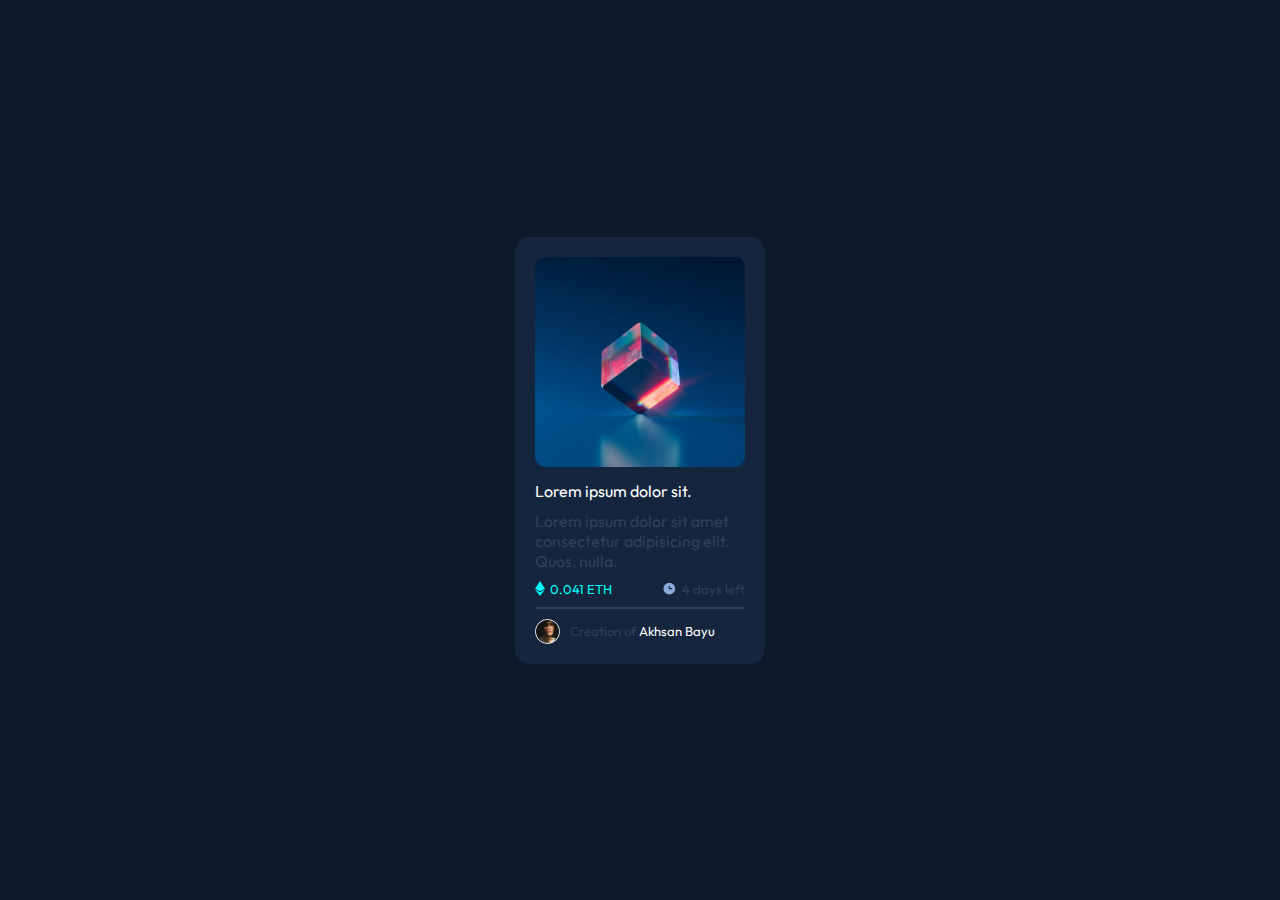
==== index.html @ 382f5f45 "first commit" ====
<!DOCTYPE html>
<html lang="en">
  <head>
    <meta charset="UTF-8" />
    <meta http-equiv="X-UA-Compatible" content="IE=edge" />
    <meta name="viewport" content="width=device-width, initial-scale=1.0" />
    <title>NFT</title>
    <link rel="stylesheet" href="style.css" />
  </head>
  <body>
    <div class="container">
      <div class="card">
        <img src="/images/image-equilibrium.jpg" alt="image" />
        <p class="title">Lorem ipsum dolor sit.</p>
        <p class="subtitle">
          Lorem ipsum dolor sit amet consectetur adipisicing elit. Quos, nulla.
        </p>
        <div class="price-time">
          <div class="price">
            <img src="/images/icon-ethereum.svg" alt="eth" />
            <p>0.041 ETH</p>
          </div>
          <div class="time">
            <img src="/images/icon-clock.svg" alt="clock" />
            <p>4 days left</p>
          </div>
        </div>
        <div class="horizontal-line"></div>
        <div class="credit">
          <img src="/images/image-avatar.png" alt="avatar" />
          <p>Creation of <span>Akhsan Bayu</span></p>
        </div>
      </div>
    </div>
    <!-- <div class="box-1">
      <p>akhsan</p>
    </div>
    <div class="box-2">
      <p>akhsan</p>
    </div> -->
  </body>
</html>
---- style.css ----
@import url("https://fonts.googleapis.com/css2?family=Outfit:wght@300;400;600&display=swap");

* {
  margin: 0;
  padding: 0;
  box-sizing: border-box;
}

body {
  background-color: hsl(217, 54%, 11%);
  font-family: "Outfit", sans-serif;
}

.container {
  width: 100vw;
  height: 100vh;
  display: flex;
  justify-content: center;
  align-items: center;
}

.card {
  width: 250px;
  background-color: hsl(216, 50%, 16%);
  padding: 20px;
  border-radius: 15px;
}

.card img {
  width: 100%;
  border-radius: 10px;
}

.title {
  color: hsl(0, 0%, 100%);
  margin-top: 10px;
}

.subtitle {
  color: hsl(215, 32%, 27%);
  margin-top: 10px;
  margin-bottom: 10px;
}

.price-time {
  display: flex;
  justify-content: space-between;
  margin-bottom: 10px;
}

.price {
  display: flex;
  flex-direction: row;
  align-items: center;
}

.price img {
  width: 10px;
  height: 15px;
}

.price p {
  color: hsl(178, 100%, 50%);
  margin-left: 5px;
  font-size: 13px;
}

.time {
  display: flex;
  flex-direction: row;
  align-items: center;
}

.time img {
  width: 15px;
  height: 15px;
}

.time p {
  color: hsl(215, 32%, 27%);
  margin-left: 5px;
  font-size: 13px;
}

.horizontal-line {
  border-top: 2px solid hsl(215, 32%, 27%);
}

.credit {
  display: flex;
  flex-direction: row;
  align-items: center;
  margin-top: 10px;
}

.credit img {
  width: 25px;
  border: 1px solid hsl(0, 0%, 100%);
  border-radius: 50px;
}

.credit p {
  color: hsl(215, 32%, 27%);
  margin-left: 10px;
  font-size: 13px;
}

.credit p span {
  color: hsl(0, 0%, 100%);
}

.box-1 {
  background-color: white;
  margin: 100px;
}

.box-2 {
  background-color: white;
  padding: 100px;
}
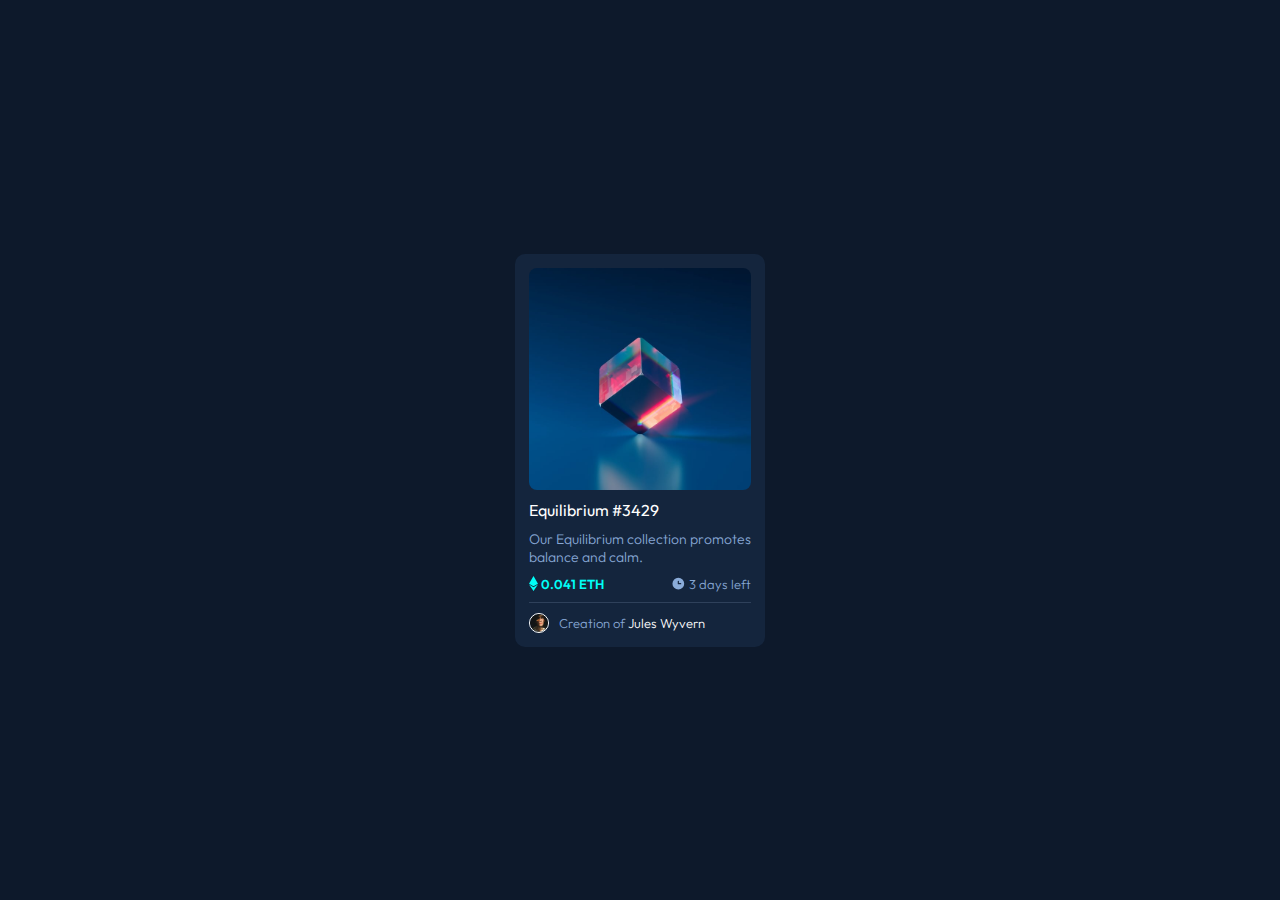
==== commit d54f21f5: "active state style with css" ====
--- a/index.html
+++ b/index.html
@@ -2,41 +2,39 @@
 <html lang="en">
   <head>
     <meta charset="UTF-8" />
-    <meta http-equiv="X-UA-Compatible" content="IE=edge" />
     <meta name="viewport" content="width=device-width, initial-scale=1.0" />
-    <title>NFT</title>
-    <link rel="stylesheet" href="style.css" />
+    <link rel="icon" type="image/x-icon" href="./images/favicon-32x32.png">
+    <link rel="stylesheet" href="./style.css" />
+    <title>Frontend Mentor | NFT preview card component</title>
   </head>
   <body>
     <div class="container">
       <div class="card">
-        <img src="/images/image-equilibrium.jpg" alt="image" />
-        <p class="title">Lorem ipsum dolor sit.</p>
+        <div class="wrapper-img">
+          <img class="icon-nft" src="./images/image-equilibrium.jpg" alt="nft" />
+          <div class="overlay-view"></div>
+          <img class="icon-view" src="./images/icon-view.svg" alt="view">
+        </div>
+        <p class="title">Equilibrium #3429</p>
         <p class="subtitle">
-          Lorem ipsum dolor sit amet consectetur adipisicing elit. Quos, nulla.
+          Our Equilibrium collection promotes balance and calm.
         </p>
         <div class="price-time">
           <div class="price">
-            <img src="/images/icon-ethereum.svg" alt="eth" />
-            <p>0.041 ETH</p>
+            <img src="./images/icon-ethereum.svg" alt="eth" />
+            <span>0.041 ETH</span>
           </div>
           <div class="time">
-            <img src="/images/icon-clock.svg" alt="clock" />
-            <p>4 days left</p>
+            <img src="./images/icon-clock.svg" alt="clock" />
+            <span>3 days left</span>
           </div>
         </div>
         <div class="horizontal-line"></div>
         <div class="credit">
-          <img src="/images/image-avatar.png" alt="avatar" />
-          <p>Creation of <span>Akhsan Bayu</span></p>
+          <img src="./images/image-avatar.png" alt="avatar" />
+          <p>Creation of <span>Jules Wyvern</span></p>
         </div>
       </div>
     </div>
-    <!-- <div class="box-1">
-      <p>akhsan</p>
-    </div>
-    <div class="box-2">
-      <p>akhsan</p>
-    </div> -->
   </body>
 </html>
--- a/style.css
+++ b/style.css
@@ -1,5 +1,6 @@
 @import url("https://fonts.googleapis.com/css2?family=Outfit:wght@300;400;600&display=swap");
 
+/*css reset*/
 * {
   margin: 0;
   padding: 0;
@@ -12,63 +13,111 @@
 }
 
 .container {
+  display: flex;
   width: 100vw;
   height: 100vh;
-  display: flex;
-  justify-content: center;
-  align-items: center;
 }
 
 .card {
+  margin: auto;
   width: 250px;
   background-color: hsl(216, 50%, 16%);
-  padding: 20px;
-  border-radius: 15px;
+  padding: 14px;
+  border-radius: 10px;
 }
 
-.card img {
+.card .wrapper-img {
+  position: relative;
+}
+
+.card .wrapper-img:hover .overlay-view {
+   opacity: 0.7;
+   cursor: pointer;
+}
+
+.card .wrapper-img .icon-nft {
   width: 100%;
-  border-radius: 10px;
+  border-radius: 8px;
+  display: block;
+}
+
+.card .wrapper-img .overlay-view {
+  position: absolute;
+  top: 0;
+  bottom: 0;
+  left: 0;
+  right: 0;
+  height: 100%;
+  width: 100%;
+  border-radius: 8px;
+  opacity: 0;
+  transition: .5s ease;
+  background-color: hsl(178, 100%, 50%);
+}
+
+.card .wrapper-img .icon-view {
+  width: 30px;
+  position: absolute;
+  color: white;
+  opacity: 0;
+  top: 50%;
+  left: 50%;
+  transform: translate(-50%, -50%);
+  transition: .5s ease;
+}
+
+.card .wrapper-img:hover .icon-view {
+  opacity: 1;
 }
 
 .title {
   color: hsl(0, 0%, 100%);
-  margin-top: 10px;
+  padding-top: 10px;
+}
+
+.title:hover {
+  color: hsl(178, 100%, 50%);
+  cursor: pointer;
 }
 
 .subtitle {
-  color: hsl(215, 32%, 27%);
-  margin-top: 10px;
-  margin-bottom: 10px;
+  width: 100%;
+  color: hsl(215, 47%, 68%);
+  font-size: 14px;
+  padding: 10px 0;
+  font-weight: 300;
 }
 
 .price-time {
   display: flex;
   justify-content: space-between;
-  margin-bottom: 10px;
+  align-items: center;
+  padding-bottom: 10px;
 }
 
 .price {
   display: flex;
   flex-direction: row;
   align-items: center;
+  color: hsl(178, 100%, 50%);
 }
 
 .price img {
-  width: 10px;
+  width: 9px;
   height: 15px;
 }
 
-.price p {
-  color: hsl(178, 100%, 50%);
-  margin-left: 5px;
+.price span {
   font-size: 13px;
+  margin-left: 3px;
+  font-weight: 600;
 }
 
 .time {
   display: flex;
   flex-direction: row;
   align-items: center;
+  color: hsl(215,47%,68%);
 }
 
 .time img {
@@ -76,45 +125,42 @@
   height: 15px;
 }
 
-.time p {
-  color: hsl(215, 32%, 27%);
-  margin-left: 5px;
+.time span {
   font-size: 13px;
+  font-weight: 300;
+  margin-left: 3px;
 }
 
 .horizontal-line {
-  border-top: 2px solid hsl(215, 32%, 27%);
+  border-top: 0.1px solid hsl(215, 32%, 27%);
+  margin-bottom: 10px;
 }
 
 .credit {
   display: flex;
+  align-items: center;
   flex-direction: row;
-  align-items: center;
-  margin-top: 10px;
 }
 
 .credit img {
-  width: 25px;
-  border: 1px solid hsl(0, 0%, 100%);
+  width: 20px;
+  height: 20px;
   border-radius: 50px;
+  border: 1px solid white;
 }
 
 .credit p {
-  color: hsl(215, 32%, 27%);
+  font-size: 13px;
+  color: hsl(215,47%,68%);
   margin-left: 10px;
-  font-size: 13px;
+  font-weight: 300;
 }
 
 .credit p span {
   color: hsl(0, 0%, 100%);
 }
 
-.box-1 {
-  background-color: white;
-  margin: 100px;
+.credit p span:hover {
+  color: hsl(178, 100%, 50%);
+  cursor: pointer;
 }
-
-.box-2 {
-  background-color: white;
-  padding: 100px;
-}
